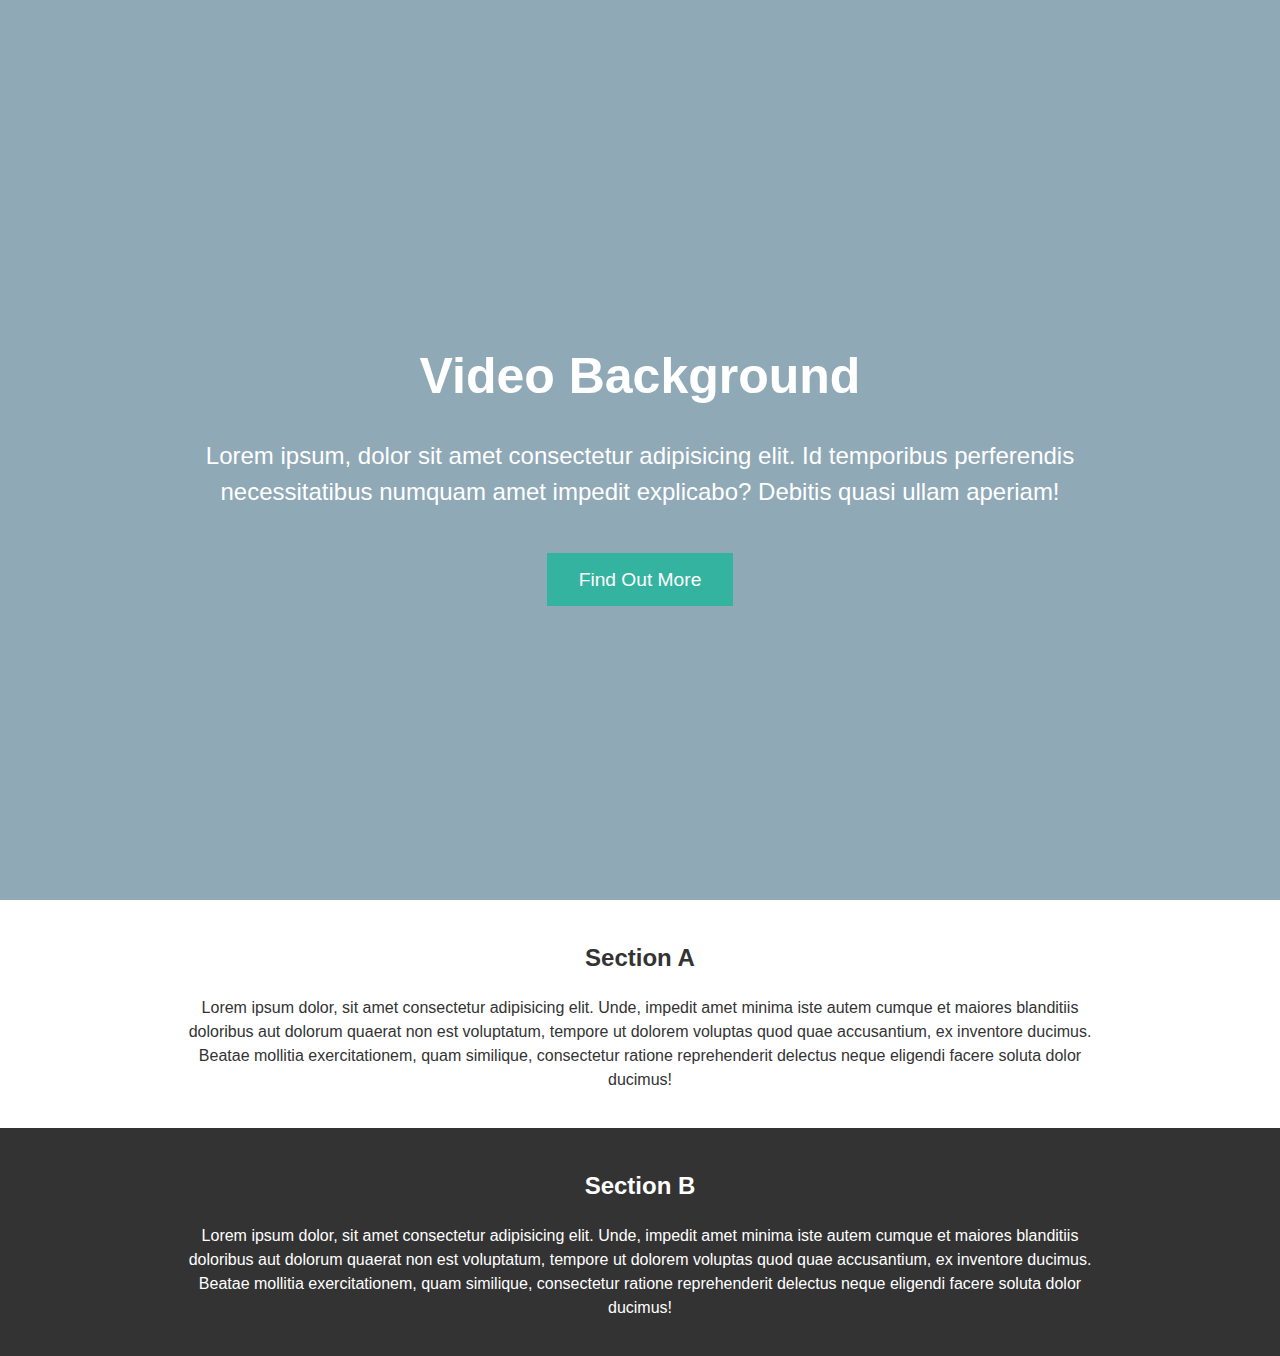
==== index.html @ 88af9a09 "Rename video_bg.html to index.html" ====
<!DOCTYPE html>
<html lang="en">

<head>
    <meta charset="UTF-8">
    <meta name="viewport" content="width=device-width, initial-scale=1.0">
    <meta http-equiv="X-UA-Compatible" content="ie=edge">
    <link rel="stylesheet" href="style_video_bg.css">
    <link rel="icon" href="img/Vellyus_Logo.svg">
    <title>Video Background Demo</title>
</head>

<body>
    <header class="v-header container">
        <div class="fullscreen-video-wrap">
            <video src="waves.mp4" autoplay="true" loop="true" muted="true">
            </video>
        </div>
        <div class="header-overlay"></div>
        <div class="header-content text-md-center">
            <h1>Video Background</h1>
            <p>Lorem ipsum, dolor sit amet consectetur adipisicing elit. Id temporibus perferendis necessitatibus
                numquam
                amet impedit explicabo? Debitis quasi ullam aperiam!</p>
            <a href="#" class="btn">Find Out More</a>
        </div>
    </header>

    <section class="section section-a">
        <div class="container">
            <h2>Section A</h2>
            <p>Lorem ipsum dolor, sit amet consectetur adipisicing elit. Unde, impedit amet minima iste autem cumque et
                maiores blanditiis doloribus aut dolorum quaerat non est voluptatum, tempore ut dolorem voluptas quod
                quae
                accusantium, ex inventore ducimus. Beatae mollitia exercitationem, quam similique, consectetur ratione
                reprehenderit delectus neque eligendi facere soluta dolor ducimus!</p>
        </div>
    </section>

    <section class="section section-b">
        <div class="container">
            <h2>Section B</h2>
            <p>Lorem ipsum dolor, sit amet consectetur adipisicing elit. Unde, impedit amet minima iste autem cumque et
                maiores blanditiis doloribus aut dolorum quaerat non est voluptatum, tempore ut dolorem voluptas quod
                quae
                accusantium, ex inventore ducimus. Beatae mollitia exercitationem, quam similique, consectetur ratione
                reprehenderit delectus neque eligendi facere soluta dolor ducimus!</p>
        </div>
    </section>

</body>

</html>
---- style_video_bg.css ----
* {
    box-sizing: border-box;
}

body {
    margin: 0;
    font-family: 'Segoe UI', Tahoma, Geneva, Verdana, sans-serif;
    font-size: 1rem;
    font-weight: normal;
    line-height: 1.5;
    color: #333;
    overflow-x: hidden;
}

.v-header {
    height: 100vh;
    display: flex;
    align-items: center;
    color: #fff;
}

.container {
    max-width: 960px;
    padding-left: 1rem;
    padding-right: 1rem;
    margin: auto;
    text-align: center;
}

.fullscreen-video-wrap {
    position: absolute;
    top: 0;
    left: 0;
    width: 100%;
    height: 100vh;
    overflow: hidden;
}

.fullscreen-video-wrap video {
    min-height: 100%;
    min-width: 100%;
}

.header-overlay {
    height: 100vh;
    position: absolute;
    top: 0;
    left: 0;
    width: 100vw;
    z-index: 1;
    background: #225470;
    opacity: 0.5;
}

.header-content {
    z-index: 2;
}

.header-content h1 {
    font-size: 50px;
    margin-bottom: 0;
}

.header-content p {
    font-size: 1.5rem;
    display: block;
    padding-bottom: 2rem;
}

.btn {
    background: #34b3a0;
    color: #fff;
    font-size: 1.2rem;
    padding: 1rem 2rem;
    text-decoration: none;
}

.section {
    padding: 20px 0;
}

.section-b {
    background: #333;
    color: #fff;
}

@media(max-width:960px) {
    .container {
        padding-right: 3rem;
        padding-left: 3rem;
    }
}
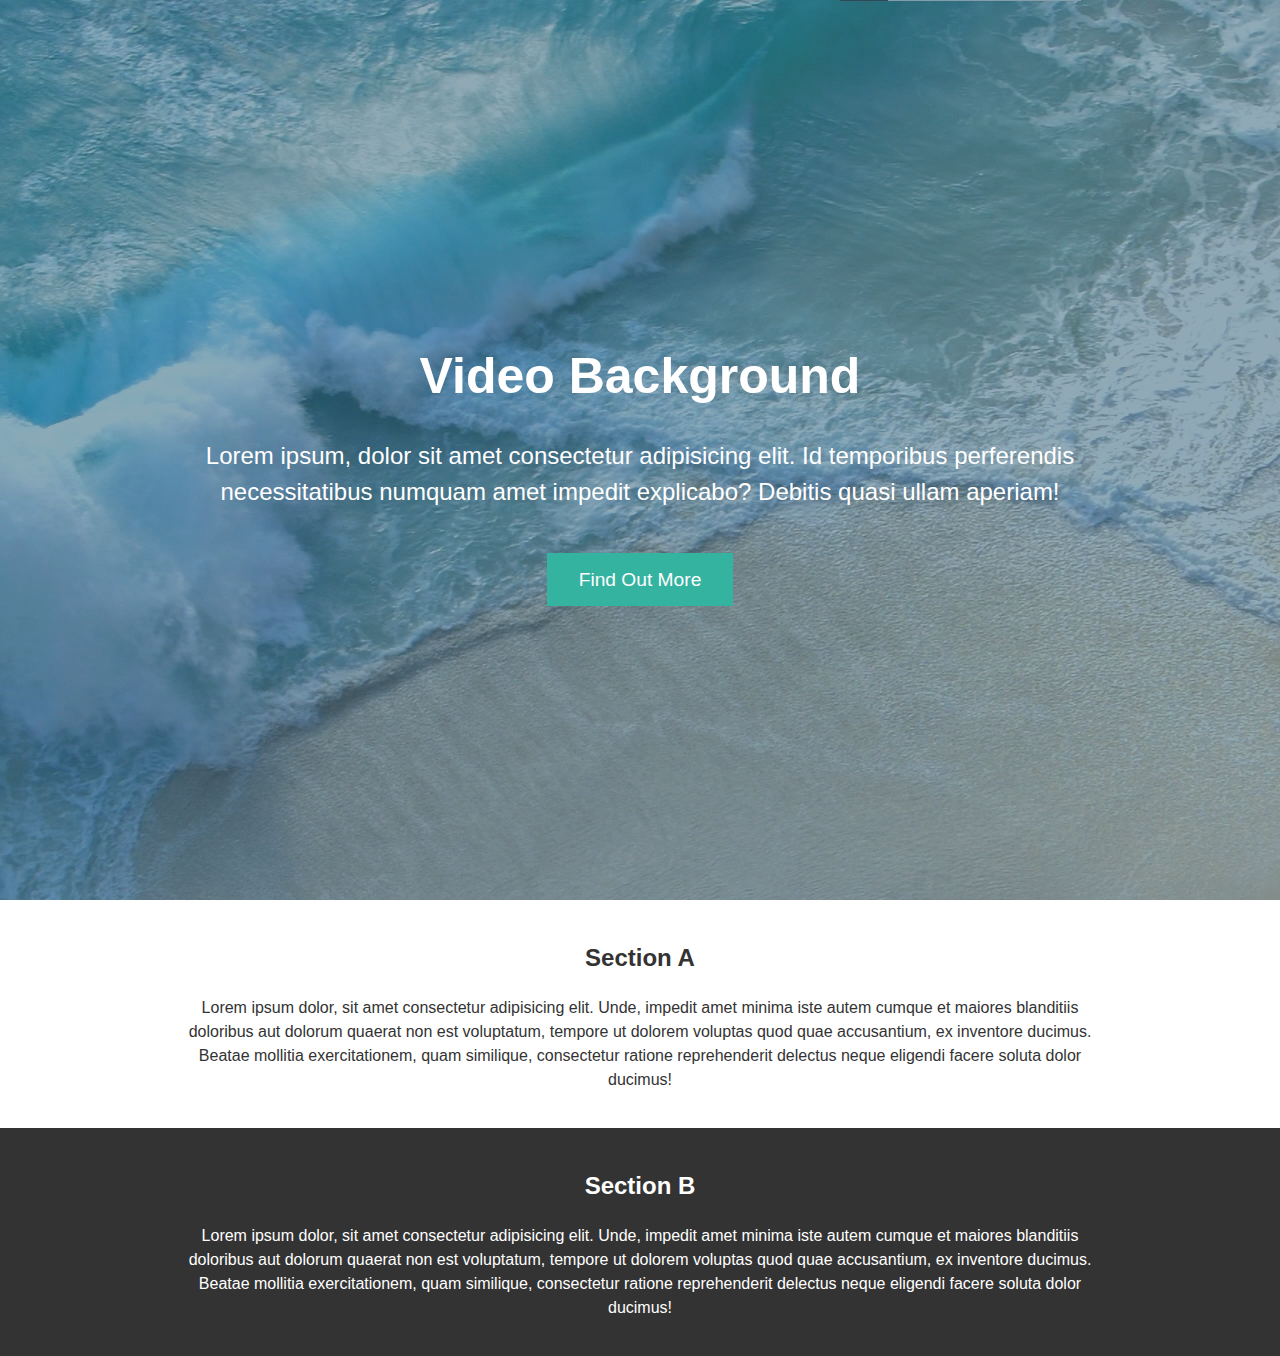
==== commit de38424e: "added a poster to the video element" ====
--- a/index.html
+++ b/index.html
@@ -13,7 +13,8 @@
 <body>
     <header class="v-header container">
         <div class="fullscreen-video-wrap">
-            <video src="waves.mp4" autoplay="true" loop="true" muted="true">
+            <video src="waves.mp4" autoplay="true" loop="true" muted="true" type="video/mp4" preload="auto"
+                poster="poster.png">
             </video>
         </div>
         <div class="header-overlay"></div>
@@ -50,4 +51,4 @@
 
 </body>
 
-</html>
+</html>